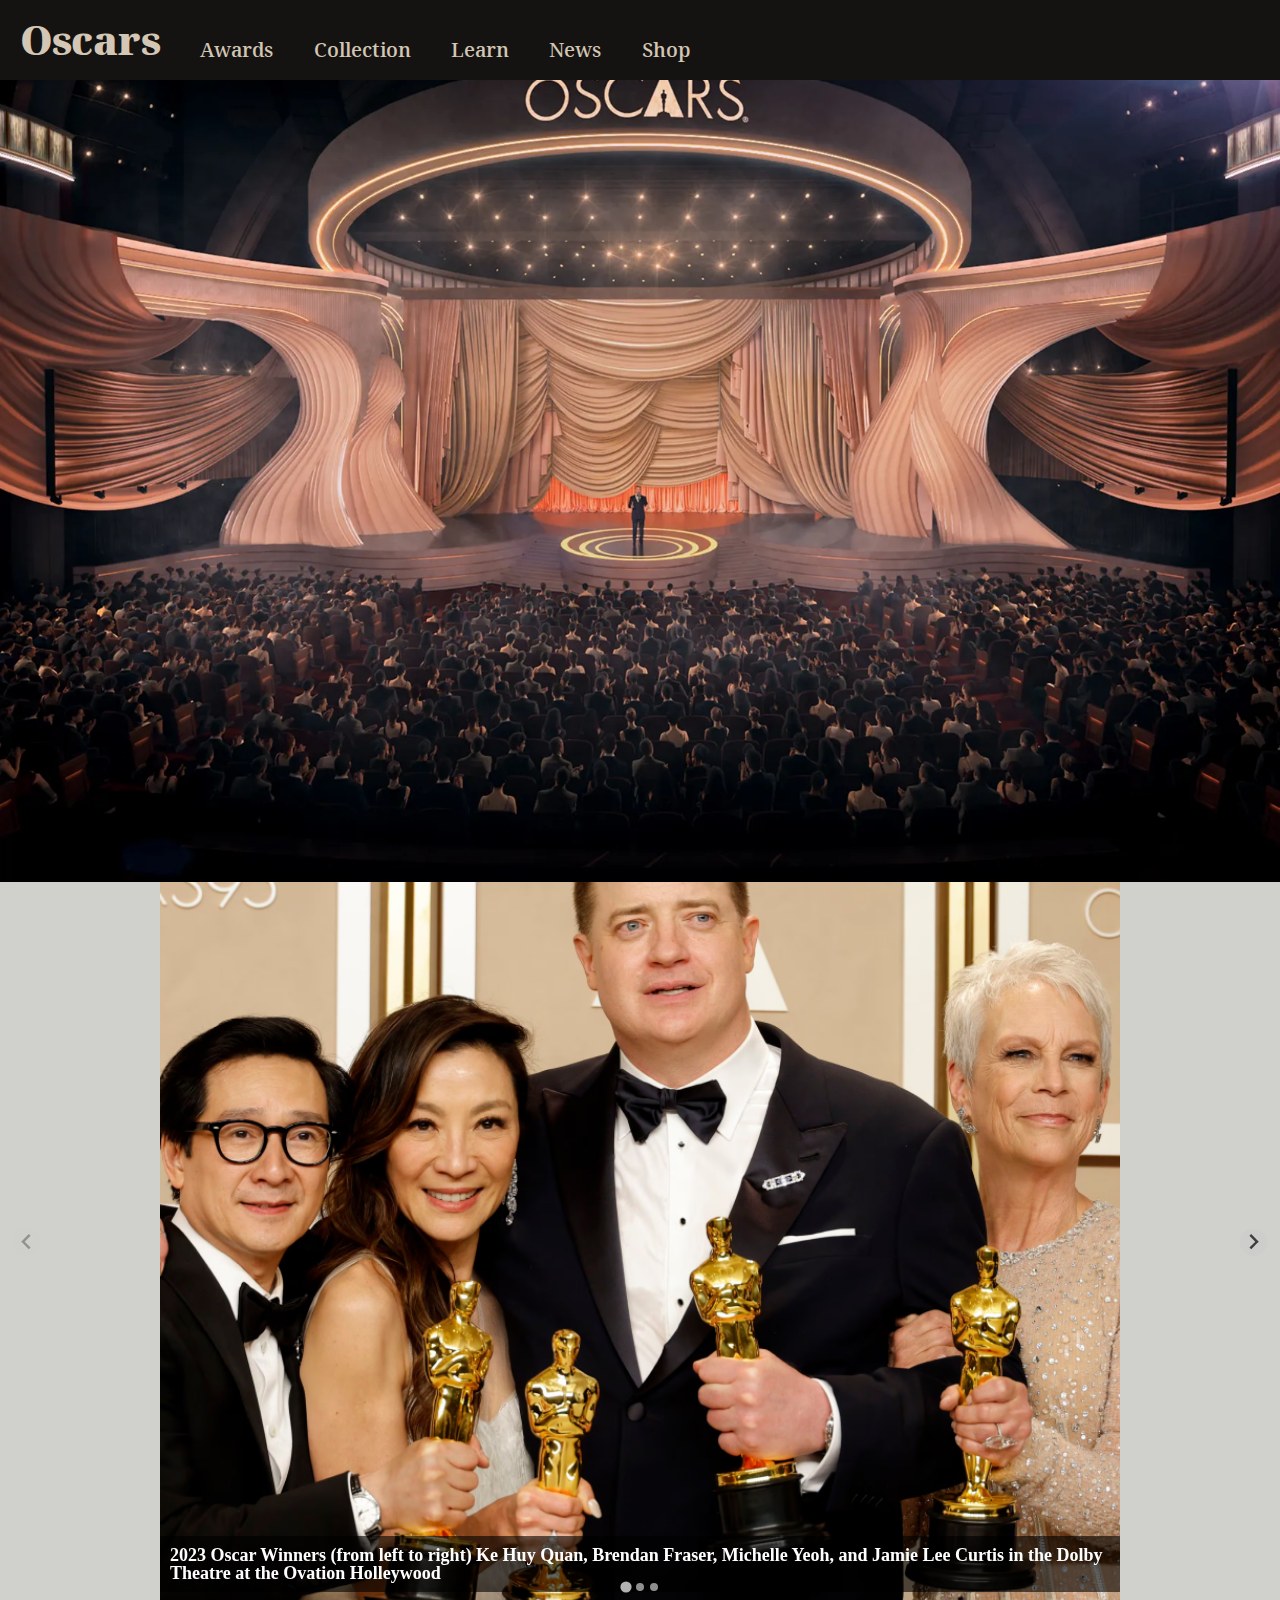
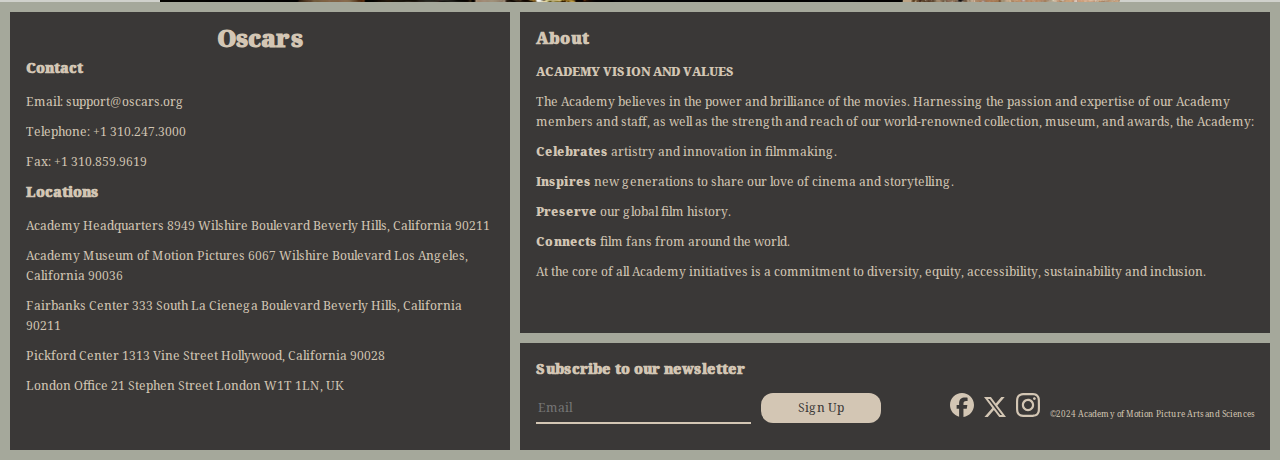
==== index.html @ efb1ea7b "Add files via upload" ====
<!DOCTYPE html>
<html>
	<head>
		<meta charset="UTF-8">

		<!-- CSS Files -->
		<link rel="stylesheet" href="css/reset.css" />
		<link rel="stylesheet" href="css/splide.min.css">
		<link rel="stylesheet" href="css/style.css" />

		<!-- All JS Files -->
		<script type="text/javascript" src="js/splide.min.js.map"></script>
		<script type="text/javascript" src="js/splide.min.js"></script>
		<script type="text/javascript" src="js/script.js"></script>
	
		<title>Oscars</title>
	
	</head>

	<body>

		<div class="container">

			<section class="nav">
				<ul class="navigator">
					<div class="boxer">
						<li><a class="main" href="index.html">Oscars</a></li>
					</div>
					<div class="box">
						<li><a class="navwords" href="#">Awards</a>
							<div class="dropdown">
								<a href="nominations.html">Nominees</a>
								<a href="#leg">Example</a>
							</div>
						</li>
					</div>
					<div class="box">
						<li><a class="navwords" href="#">Collection</a>
							<div class="dropdown">
								<a href="#">Example</a>
								<a href="#">Example</a>
							</div>
						</li>
					</div>
					<div class="box">
						<li><a class="navwords" href="#">Learn</a>
							<div class="dropdown">
								<a href="#">Example</a>
								<a href="#">Example</a>
							</div>
						</li>
					</div>
					<div class="box">
						<li><a class="navwords" href="keydates.html">News</a>
							<div class="dropdown">
								<a href="#">Example</a>
								<a href="#">Example</a>
							</div>
						</li>
					</div>
					<div class="box">
						<li><a class="navwords" href="#">Shop</a>
							<div class="dropdown">
								<a href="#">Example</a>
								<a href="#">Example</a>
							</div>
						</li>
					</div>
				</ul>
			</section>

			<section>
				<div class="welcome">
					<h1>Welcome to the Oscars</h1>
					<div class="nomineeforward">2024 Nominees</div>
				</div>
				<section class="splide" aria-label="Splide Basic HTML Example">
					<div class="splide__track">
						  <ul class="splide__list">
							  <li class="splide__slide"><img src="./images/oscarhome1.png"><div class="slide-text">2023 Oscar Winners (from left to right) Ke Huy Quan, Brendan Fraser, Michelle Yeoh, and Jamie Lee Curtis in the Dolby Theatre at the Ovation Holleywood</div></li>
							  <li class="splide__slide"><img src="./images/ke.png"><div class="slide-text">Ke Huy Quan delivers outstanding speech on stage</div></li>
							  <li class="splide__slide"><img src="./images/oscarnom.png"><div class="slide-text">Get ready to vote for the 96th Oscar winners</div></li>
						  </ul>
					</div>
				  </section>
				</div>
			</section>			

			<section class="footer">
				<div class="info">
					<ul class="footerinfo">
						<li><h4>Oscars</h4></li>
						<li><h6>Contact</h6><ul>
							<li>Email: support@oscars.org</li>
							<li>Telephone: +1 310.247.3000</li>
							<li>Fax: +1 310.859.9619</li>
						</ul></li>
						<li><h6>Locations</h6><ul>
							<li>Academy Headquarters 8949 Wilshire Boulevard Beverly Hills, California 90211</li>
                            <li>Academy Museum of Motion Pictures 6067 Wilshire Boulevard Los Angeles, California 90036</li>
							<li>Fairbanks Center 333 South La Cienega Boulevard Beverly Hills, California 90211</li>
							<li>Pickford Center 1313 Vine Street Hollywood, California 90028</li>
							<li>London Office 21 Stephen Street London W1T 1LN, UK</li>
						</ul></li>
					</ul>
				</div>
				<div class="moreinfo">
					<ul class="footerinfo">
						<li><h5>About</h5></li>
						<li><b>ACADEMY VISION AND VALUES</b></li>
						<li>The Academy believes in the power and brilliance of the movies. Harnessing the passion and expertise of our Academy members and staff, as well as the strength and reach of our world-renowned collection, museum, and awards, the Academy:</li>
						<li><ul>
							<li><b>Celebrates</b> artistry and innovation in filmmaking.</li>
							<li><b>Inspires</b> new generations to share our love of cinema and storytelling.</li>
							<li><b>Preserve</b> our global film history.</li>
							<li><b>Connects</b> film fans from around the world.</li>
						</ul></li>
						<li>At the core of all Academy initiatives is a commitment to diversity, equity, accessibility, sustainability and inclusion.</li>
					</ul>
					<ul class="footerinfo">
						<li><h6>Subscribe to our newsletter</h6></li>
						<li class="additional"><div class="left"><input type="text" placeholder="Email"><div class="signup"></div><div class="right"><img class="socials" src="./images/face.svg"><img class="socials" src="./images/x.svg"><img class="socials" src="./images/insta.svg"><p>©2024 Academy of Motion Picture Arts and Sciences</p></li>
					</ul>
				</div>
			</section>

		</div>

	</body>

</html>
---- css/style.css ----
@font-face {
    font-family: 'voto';
    src: url(../fonts/VotoSerifGX.ttf);
    /* width 50-130, weight 28-194, optical size 12-72 */
}

body{
    background: #D0D1CC;
    display: flex;
    flex-direction: column;
    margin: 0;
}

a{
    text-decoration: none;
    color: #D3C6B4;
}

li{
    list-style: none;
}

input[type=text]{
    width: 30%;
    box-sizing: border-box;
    border: none;
    border-bottom: 2px solid #D3C6B4;
    font-family: 'voto';
    font-weight: 100;
    font-size: 12px;
    color: #D3C6B4;
    background-color: #3A3837;
    outline: none;
    transition: 0.4s;
}

input[type=text]:focus {
    box-shadow: 0 4px 10px #D3C6B4;
}

.container{
    padding-top: 80px;
}

.navigator {
    list-style: none;
    display: flex;
    justify-content: left;
    align-items: flex-end;
    margin: 0;
    padding: 0;
    height: 100%;
}

.nav{
    width: 100%;
    height: 80px;
    background: #151312;
    position: fixed;
    z-index: 2;
    top: 0;
    /* border-bottom: #D3C6B4 solid 2px; */
}

.nav .main{
    font-family: 'voto';
    width: 130;
    font-weight: 194;
    font-optical-sizing: 12;
    font-size: 40px;
    order: 1;
}

.nav .navwords{
    font-family: 'voto';
    width: 100;
    font-weight: 120;
    font-optical-sizing: 72;
    font-size: 20px;
    order: 2;
}

.nav .box, .boxer{
    padding: 20px;
}

.nav .box{
    position: relative;
    display: inline-block;
}

.nav .box:hover{
    background: black;
    border-radius: 20% 20% 0 0;
}

.nav .box:hover .dropdown{
    display: block;
}

.dropdown{
    display: none;
    position: absolute;
    background: black;
    opacity: 0.6;
    border: black solid 2px;
    border-radius: 0 0 20% 20%;
    min-width: 150px;
    padding: 10px 20px;
    z-index: 1;
    top: 100%;
    left: 0%;
}

.dropdown a{
    padding: 10px 10px;
}

.footer{
    width: 100%;
    height: fit-content;
    background: #A5A89B;
    order: 10;
    display: grid;
    grid-template-columns: 2fr 3fr;
    gap: 10px;
    padding: 10px;
    box-sizing: border-box;
}

.footer .info, .footer .moreinfo .footerinfo{
    background: #3A3837;
}

.footer .moreinfo{
    display: grid;
    grid-template-rows: 3fr 1fr;
    gap: 10px;
}

.footer .footerinfo{
    padding: 16px;
    line-height: 20px;
    color: #D3C6B4;
    font-family: 'voto';
    font-weight: 100;
    font-optical-sizing: 72;
    font-size: 12px;
}
.footer .footerinfo li{
    margin-bottom: 10px;
}

.footer .footerinfo h4{
    font-size: 24px;
    text-align: center;
}

.footer .footerinfo h5{
    font-size: 16px;
    margin-bottom: 14px;
}

.footer .footerinfo h6{
    font-size: 14px;
    margin-bottom: 14px;
}

.footer .footerinfo .additional{
    display: flex;
    flex-direction: row;
    justify-content: space-between;
    align-items: center;
    width: 100%;
}

.footer .footerinfo .additional .signup{
    width: 120px;
    height: 30px;
    border-radius: 12px;
    background: #D3C6B4;
    position: relative;
    flex-shrink: 0;
    flex-grow: 0;
    transition: 0.4s;
}

.footer .footerinfo .additional .signup::after{
    content: "Sign Up";
    position: absolute;
    top: 50%;
    left: 50%;
    transform: translate(-50%,-50%);
    color: #3A3837;
    font-size: 12px;
    text-align: center;
}

.footer .footerinfo .additional .signup:hover{
    box-shadow: 0 4px 10px #D3C6B4;
    cursor: pointer;
}

.footer .footerinfo .additional .signup:active{
    box-shadow: inset 0 4px 10px #151312;
}

.footer .footerinfo .additional .right, .footer .footerinfo .additional .left{
    display: flex;
    flex-direction: row;
    justify-content: end;
    gap: 10px;
    font-size: 8px;
    flex-grow: 1;
}

.footer .footerinfo .additional .right{
    align-items: baseline;
}

.footer .footerinfo .additional .right .socials:hover{
    cursor: pointer;
}

.welcome{
    background-color: #151312;
    background-image: url(../images/welcomeimage.webp);
    background-size: cover;
    background-position: center;
    background-repeat: no-repeat;
    height: 78vh;
    width: 100%;
    display: flex;
    flex-direction: column;
    justify-content: end;
    align-items: center;
    font-size: 48px;
    color: whitesmoke;
    font-family: 'voto';
    font-weight: 194;
    font-optical-sizing: 12;
    gap: 20px;
    padding-bottom: 100px;
}

.welcome h1{
    opacity: 0;
    animation: zeroed 2s;
    animation-delay: 0.5s;
    animation-fill-mode: forwards;
    text-shadow: #151312 1px 3px;
}

@keyframes zeroed{
    0% {transform: translatey(-15%); opacity: 0;}
    100% {transform: translatey(0); opacity: 1;}
}

.nomineeforward{
    opacity: 0;
    animation: fadein 3s;
    animation-delay: 2s;
    animation-fill-mode: forwards;
    background: #151312;
    border: whitesmoke 2px solid;
    border-radius: 20px;
    height: 40px;
    width: 10%;
    padding: 16px;
    color: whitesmoke;
    font-family: 'voto';
    font-weight: 120;
    font-size: 16px;
    display: flex;
    justify-content: center;
    align-items: center;
    text-align: center;
}

@keyframes fadein{
    0% {opacity: 0;}
    100% {opacity: 1;}
}

.splide{
    width: 100%;
    height: 80vh;
    overflow: hidden;
    position: relative;
    display: flex;
    align-items: center;
    justify-content: center;
}

.splide__slide{
    position: relative;
}

.splide__slide img {
    object-fit: cover;
    width: 75vw;
    height: 100vh;
    display: block;
    margin: auto;
}

.slide-text {
    position: absolute;
    bottom: 100px;
    left: 50%;
    transform: translateX(-50%);
    color: white;
    width: 75vw;
    max-width: calc(100% - 20px);
    background-color: rgba(0, 0, 0, 0.6);
    padding: 10px;
    font-size: 18px;
    font-weight: bold;
    text-align: left;
    box-sizing: border-box;
    z-index: 10;
    overflow-wrap: break-word;
}
.header{

}

.best{
    
}

.bestie{

}

.image{

}

.video{

}
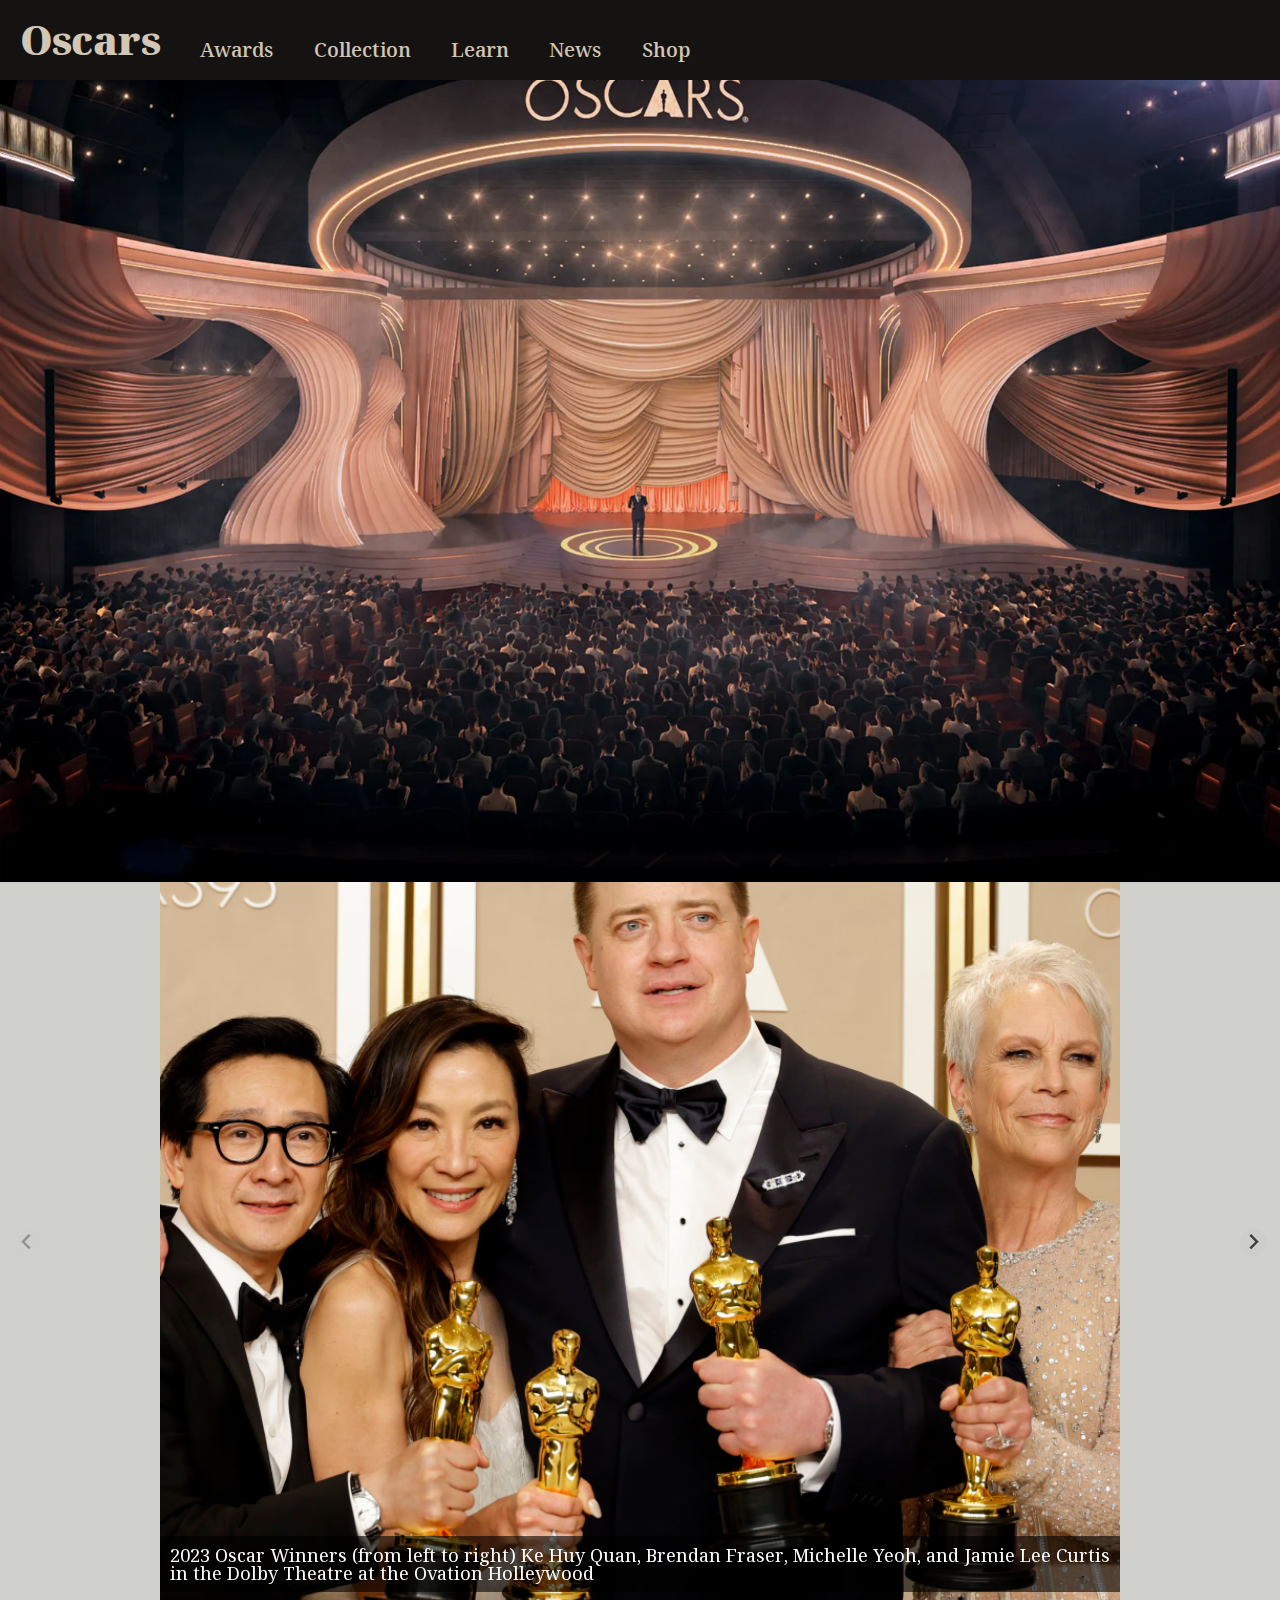
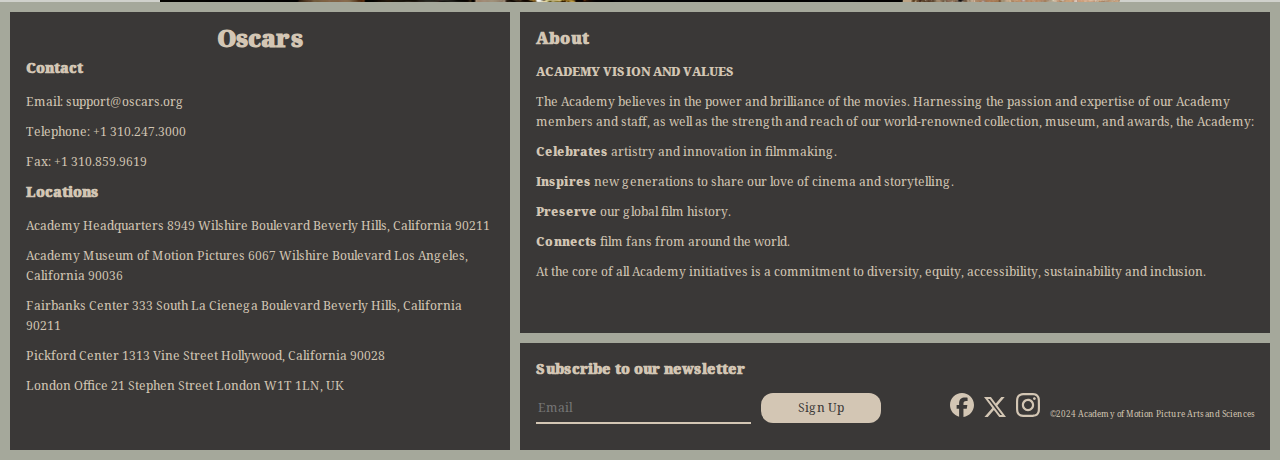
==== commit cc56ea12: "Add files via upload" ====
--- a/index.html
+++ b/index.html
@@ -30,51 +30,65 @@
 						<li><a class="navwords" href="#">Awards</a>
 							<div class="dropdown">
 								<a href="nominations.html">Nominees</a>
-								<a href="#leg">Example</a>
+								<a href="#">Oscars</a>
+								<a href="#">Governors</a>
+								<a href="#">Student Academy</a>
+								<a href="#">Scientific and Technical</a>
 							</div>
 						</li>
 					</div>
 					<div class="box">
 						<li><a class="navwords" href="#">Collection</a>
 							<div class="dropdown">
-								<a href="#">Example</a>
-								<a href="#">Example</a>
+								<a href="#">Academy Museum</a>
+								<a href="#">Academy Film Archive</a>
+								<a href="#">Academy Library</a>
+								<a href="#">Academy Collection</a>
 							</div>
 						</li>
 					</div>
 					<div class="box">
 						<li><a class="navwords" href="#">Learn</a>
 							<div class="dropdown">
-								<a href="#">Example</a>
-								<a href="#">Example</a>
+								<a href="#">Gold Rising</a>
+								<a href="#">Nicholl Fellowships</a>
+								<a href="#">Fellowship for Women</a>
+								<a href="#">Academy Museum Education Program</a>
+								<a href="#">Accessibility</a>
+								<a href="#">Sustainability</a>
+								<a href="#">Alumni Program</a>
 							</div>
 						</li>
 					</div>
 					<div class="box">
-						<li><a class="navwords" href="keydates.html">News</a>
+						<li><a class="navwords" href="#">News</a>
 							<div class="dropdown">
-								<a href="#">Example</a>
-								<a href="#">Example</a>
+								<a href="keydates.html">Key Dates</a>
+								<a href="#">News and Updates</a>
 							</div>
 						</li>
 					</div>
 					<div class="box">
 						<li><a class="navwords" href="#">Shop</a>
 							<div class="dropdown">
-								<a href="#">Example</a>
-								<a href="#">Example</a>
+								<a href="#">Academy100</a>
+								<a href="#">Make a Gift to the Museum</a>
+								<a href="#">Make a Gift to the Academy Foundation</a>
+								<a href="#">Become a Museum Member</a>
+								<a href="#">Academy Museum Store</a>
+								<a href="#">Rental Info</a>
 							</div>
 						</li>
 					</div>
 				</ul>
 			</section>
 
-			<section>
+			<section class="intro">
 				<div class="welcome">
 					<h1>Welcome to the Oscars</h1>
-					<div class="nomineeforward">2024 Nominees</div>
+					<a href="nominations.html"><div class="nomineeforward">2024 Nominees</div></a>
 				</div>
-				<section class="splide" aria-label="Splide Basic HTML Example">
+				<section class="splide" aria-label="Index Info">
 					<div class="splide__track">
 						  <ul class="splide__list">
 							  <li class="splide__slide"><img src="./images/oscarhome1.png"><div class="slide-text">2023 Oscar Winners (from left to right) Ke Huy Quan, Brendan Fraser, Michelle Yeoh, and Jamie Lee Curtis in the Dolby Theatre at the Ovation Holleywood</div></li>
--- a/css/style.css
+++ b/css/style.css
@@ -9,6 +9,7 @@
     display: flex;
     flex-direction: column;
     margin: 0;
+    overflow: auto;
 }
 
 a{
@@ -95,25 +96,29 @@
 }
 
 .nav .box:hover .dropdown{
-    display: block;
-}
-
-.dropdown{
+    display: grid;
+    gap: 10px;
+}
+
+.nav .dropdown{
     display: none;
     position: absolute;
-    background: black;
-    opacity: 0.6;
+    background: rgba(0, 0, 0, 0.8);
     border: black solid 2px;
     border-radius: 0 0 20% 20%;
     min-width: 150px;
-    padding: 10px 20px;
+    padding: 20px 20px;
     z-index: 1;
     top: 100%;
     left: 0%;
 }
 
 .dropdown a{
-    padding: 10px 10px;
+    /* background: blue; */ /* only for visibility of the anchor tags*/
+}
+
+.dropdown a:hover{
+    text-decoration-line: underline; /* looks better with it */
 }
 
 .footer{
@@ -256,7 +261,7 @@
     100% {transform: translatey(0); opacity: 1;}
 }
 
-.nomineeforward{
+a .nomineeforward{
     opacity: 0;
     animation: fadein 3s;
     animation-delay: 2s;
@@ -264,7 +269,8 @@
     background: #151312;
     border: whitesmoke 2px solid;
     border-radius: 20px;
-    height: 40px;
+    height: 20px;
+    min-width: 150px;
     width: 10%;
     padding: 16px;
     color: whitesmoke;
@@ -275,6 +281,16 @@
     justify-content: center;
     align-items: center;
     text-align: center;
+    cursor: pointer;
+    transition: 0.5s;
+}
+
+a .nomineeforward:hover{
+    box-shadow: 0 4px 20px #D3C6B4;
+}
+
+a .nomineeforward:active{
+    box-shadow: inset 0 4px 20px #A5A89B;
 }
 
 @keyframes fadein{
@@ -296,7 +312,7 @@
     position: relative;
 }
 
-.splide__slide img {
+.intro .splide__slide img{
     object-fit: cover;
     width: 75vw;
     height: 100vh;
@@ -304,14 +320,13 @@
     margin: auto;
 }
 
-.slide-text {
+.slide-text{
     position: absolute;
     bottom: 100px;
     left: 50%;
     transform: translateX(-50%);
     color: white;
     width: 75vw;
-    max-width: calc(100% - 20px);
     background-color: rgba(0, 0, 0, 0.6);
     padding: 10px;
     font-size: 18px;
@@ -320,23 +335,220 @@
     box-sizing: border-box;
     z-index: 10;
     overflow-wrap: break-word;
-}
+    font-family: 'voto';
+    font-weight: 100;
+}
+
+
+.dateinfo{
+    display: flex;
+    flex-direction: column;
+    align-items: center;
+    color: #151312;
+}
+
+.dateinfo h1, .header{
+    font-family: 'voto';
+    font-weight: 194;
+    font-size: 32px;
+    padding-top: 2vh;
+}
+
+.dateinfo .photo{
+    width: 75vw;
+    height: 65vh;
+    overflow: hidden;
+}
+
+.dateinfo .photo img{
+    object-fit: cover;
+    width: 75vw;
+    height: 65vh;
+    display: block;
+    margin: auto;
+}
+
+.dateinfo .announcement{
+    font-family: 'voto';
+    font-weight: 48;
+    font-size: 14px;
+}
+
+.dateinfo .following, .dateinfo .ending{
+    font-family: 'voto';
+    font-weight: 98;
+    font-size: 16px;
+}
+
+.dateinfo .keydates{
+    display: grid;
+    width: 70vw;
+    grid-template-columns: 4fr 1fr 2fr;
+    grid-template-rows: repeat(15, 1fr);
+    gap: 10px;
+    box-sizing: border-box;
+    font-family: 'voto';
+    font-weight: 68;
+    font-size: 14px;
+    justify-items: start;
+    /* border: solid 1px black; */
+}
+
+.dateinfo .keydates .headers{
+    font-weight: 108;
+}
+
+.dateinfo .ending{
+    font-size: 14px;
+}
+
+.dateinfo *:not(.keydates *){ /*makes sure the text within the grid does not use the margin, but everything else does. there was a way.*/
+    margin: 3vh 6vw 3vh 6vw;
+}
+
 .header{
-
-}
-
-.best{
+    font-size: 48px;
+    text-align: center;
+    padding-top: 6vh;
+}
+
+.viewanchor{
+    display: flex;
+    justify-content: center;
+    justify-items: center;
+}
+
+.viewanchor .viewmore{
+    color: #3A3837;
+    text-decoration: none;
+    font-family: 'voto';
+    font-size: 12px;
+    font-weight: 72;
+    text-align: center;
+}
+
+.viewmore:hover{
+    text-decoration: underline;
+}
+
+.nominations{
+    margin: 4vh;
+    display: grid;
+    grid-template-columns: repeat(auto-fit, minmax(300px, 1fr));
+    grid-template-rows: auto;
+    grid-template-areas:
+        ". bestie ."
+        ". .splide .";
+}
+
+.nominations .best .holder{
+    padding: 2%;
+    display: flex;
+    justify-content: space-between;
+    border: solid #151312 1px;
+    margin-top: 10px;
+}
+
+.nominations .best .holder .bestie{
+    font-family: 'voto';
+    color: #151312;
+    font-size: 18px;
+    white-space: nowrap;
+}
+
+.nominations .best .holder .vote{
+    position: relative;
+    width: 20px;
+    height: 20px;
+    background: #151312;
+    cursor: pointer;
+    border-radius: 50%;
+}
+
+.nominations .best .holder.checked .vote::before{
+    content: '✔';
+    transition: content 0.3s;
+}
+
+.nominations .best .vote::before{
+    content: '^';
+    color: whitesmoke;
+    position: absolute;
+    top: 50%;
+    left: 50%;
+    transform: translate(-50%, -50%);
+    transition: content 0.3s;
+}
+
+.nominations .best .vote:active{
+    box-shadow: inset 0px 4px 10px rgba(255, 255, 255, 0.5);
+}
+
+.best .splide{
+    width: 100%;
+    height: 40vh;
+    max-height: 40vh;
+    overflow: hidden;
+    position: relative;
+    display: flex;
+    align-items: center;
+    justify-content: center;
+    box-shadow: inset 0px 4px 10px rgba(0, 0, 0, 0.5);
+}
+
+.splide__slide img{
+    width: 60%;
+    height: 100%;
+    max-width: 100%;
+    display: block;
+    margin: auto;
+    border-radius: 50px;
+    object-fit: contain;
+}
+
+.thumbnails{
+    display: flex;
+    margin: 1rem auto 0;
+    padding: 0;
+    justify-content: center;
+}
+
+.thumbnail{
+    width: 60px;
+    height: 60px;
+    overflow: hidden;
+    list-style: none;
+    margin: 0 0.2rem;
+    cursor: pointer;
+    overflow: hidden;
+}
+
+.thumbnail img{
+    width: 100%;
+    height: 100%;
+    border-radius: 10px;
+    position: relative;
+    display: block;
     
 }
 
-.bestie{
-
-}
-
-.image{
-
-}
-
-.video{
-
+.best .slide-text{
+    position: absolute;
+    bottom: 50px;
+    left: 50%;
+    transform: translateX(-50%);
+    color: white;
+    width: 20vw;
+    background-color: rgba(0, 0, 0, 0.6);
+    padding: 10px;
+    font-size: 18px;
+    font-weight: bold;
+    text-align: center;
+    box-sizing: border-box;
+    z-index: 1;
+    overflow-wrap: break-word;
+    opacity: 1;
+    transition: opacity 0.3s ease;
+    font-family: 'voto';
+    font-weight: 100;
 }